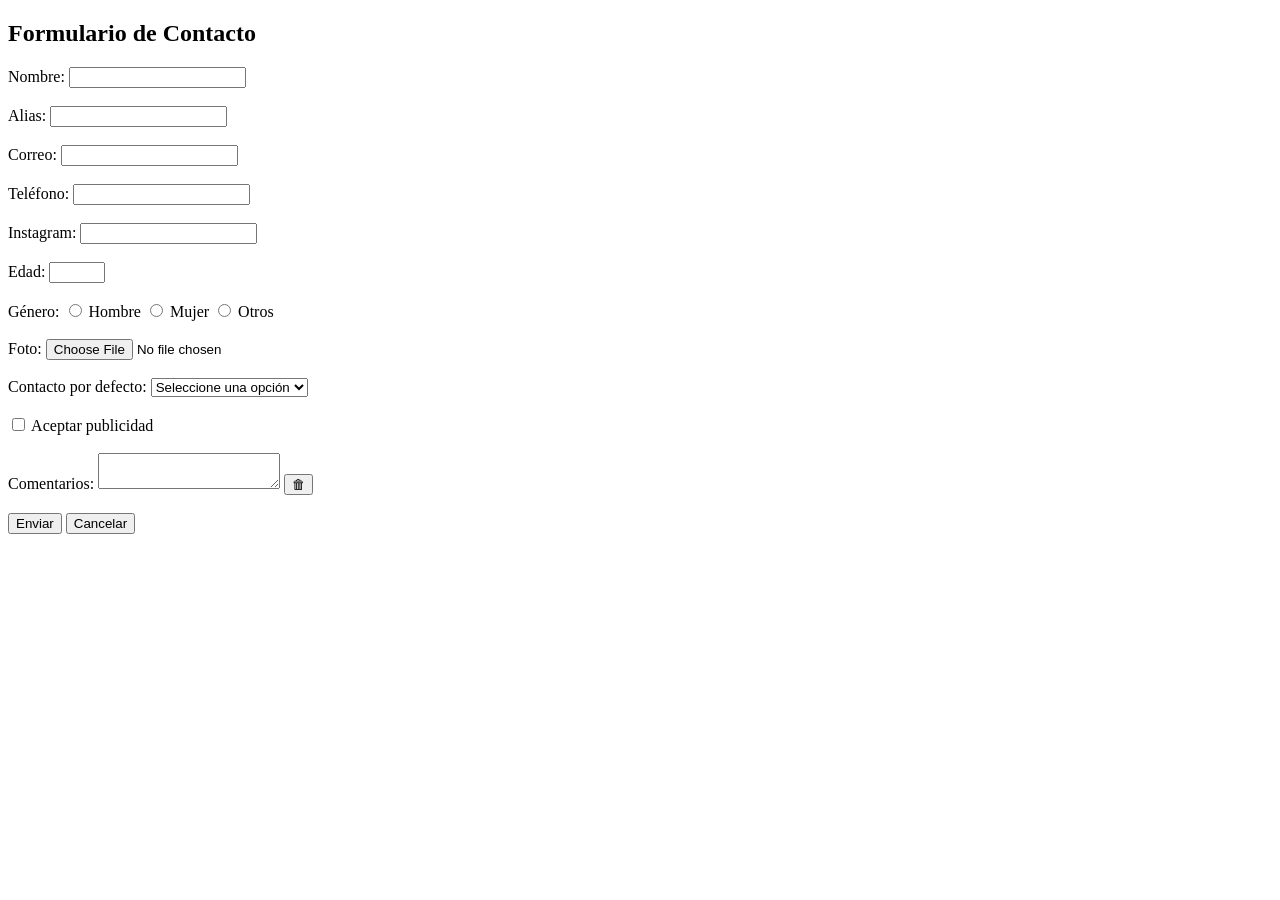
==== proyecto-zapateria/index.html @ 7caf1f33 "Primer formulario de contacto con JavaScript Formulario de contacto para el proyecto." ====
<!DOCTYPE html>
<html lang="es">
<head>
<meta charset="UTF-8">
<title>Contacto</title>
</head>
<body>

<h2>Formulario de Contacto</h2>

<form id="form">

Nombre:
<input type="text" maxlength="50" required><br><br>

Alias:
<input type="password"><br><br>

Correo:
<input type="email" id="correo"><br><br>

Teléfono:
<input type="tel" id="telefono"><br><br>

Instagram:
<input type="url" id="instagram"><br><br>

Edad:
<input type="number" min="0" max="110" required><br><br>

Género:
<input type="radio" name="genero" value="Hombre" required> Hombre
<input type="radio" name="genero" value="Mujer"> Mujer
<input type="radio" name="genero" value="Otros"> Otros
<br><br>

Foto:
<input type="file"><br><br>

Contacto por defecto:
<select id="contacto" required>
<option value="">Seleccione una opción</option>
</select><br><br>

<input type="checkbox" required> Aceptar publicidad<br><br>

Comentarios:
<textarea id="comentarios" maxlength="1000"></textarea>
<button type="button" onclick="borrar()">🗑</button>
<br><br>

<input type="hidden" id="hora">

<input type="submit" value="Enviar">
<input type="reset" value="Cancelar">

</form>

<script src="script.js"></script>

</body>
</html>
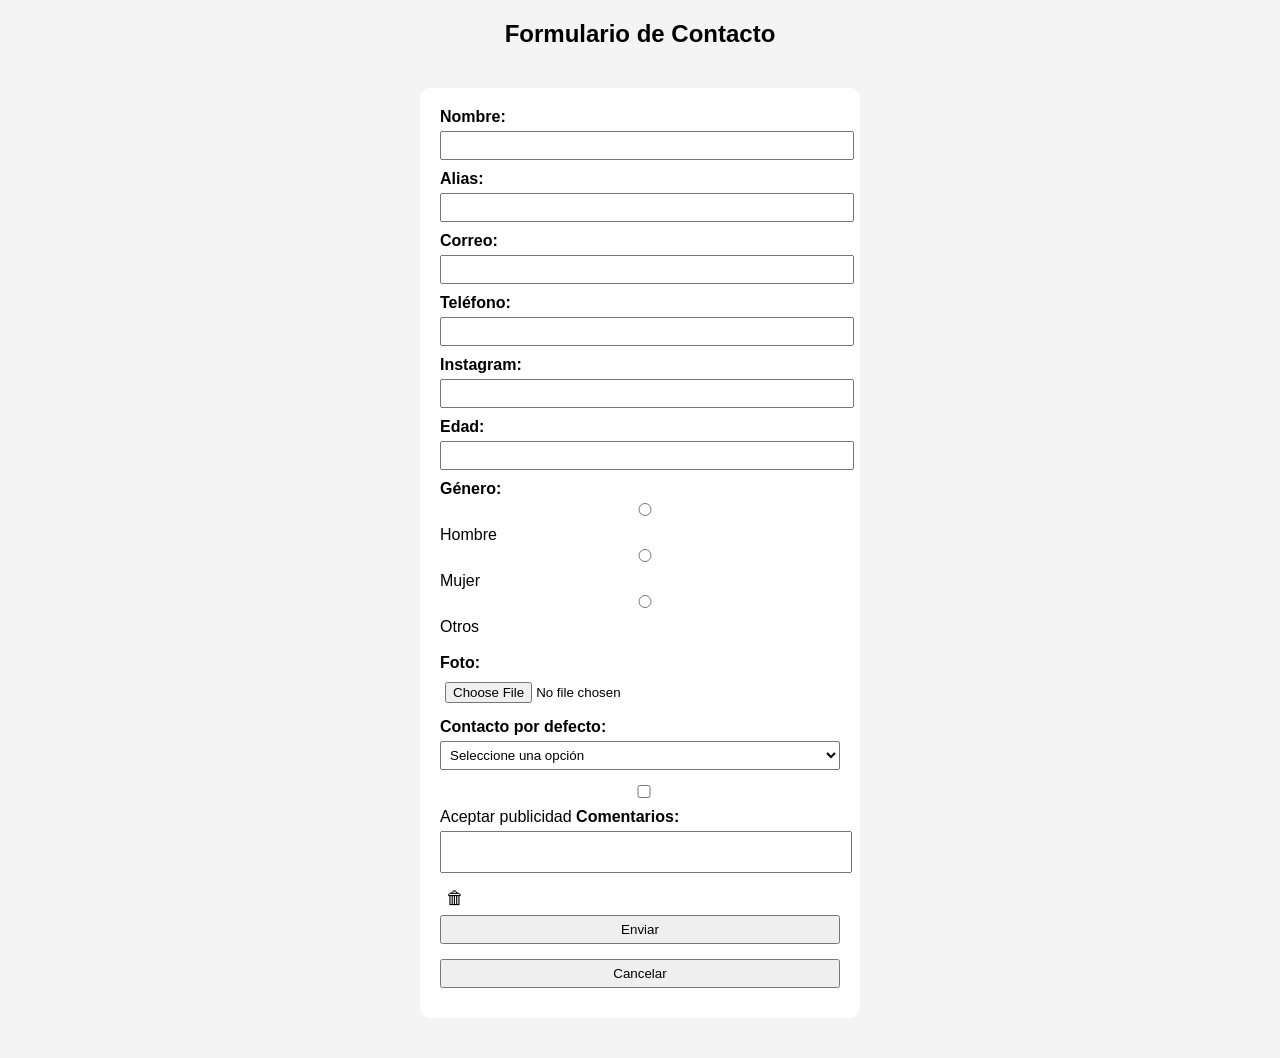
==== commit 30c51346: "Mejora de diseño del formulario con CSS" ====
--- a/proyecto-zapateria/index.html
+++ b/proyecto-zapateria/index.html
@@ -3,6 +3,55 @@
 <head>
 <meta charset="UTF-8">
 <title>Contacto</title>
+
+<style>
+body {
+    font-family: Arial;
+    background-color: #f4f4f4;
+}
+
+form {
+    background: white;
+    padding: 20px;
+    width: 400px;
+    margin: 40px auto;
+    border-radius: 10px;
+}
+
+h2 {
+    text-align: center;
+}
+
+label {
+    font-weight: bold;
+}
+
+input, select, textarea {
+    width: 100%;
+    padding: 5px;
+    margin-top: 5px;
+    margin-bottom: 10px;
+}
+
+textarea {
+    resize: none;
+}
+
+.botones {
+    text-align: center;
+}
+
+button {
+    cursor: pointer;
+}
+
+.papelera {
+    background: none;
+    border: none;
+    font-size: 18px;
+}
+</style>
+
 </head>
 <body>
 
@@ -10,49 +59,51 @@
 
 <form id="form">
 
-Nombre:
-<input type="text" maxlength="50" required><br><br>
+<label>Nombre:</label>
+<input type="text" maxlength="50" required>
 
-Alias:
-<input type="password"><br><br>
+<label>Alias:</label>
+<input type="password">
 
-Correo:
-<input type="email" id="correo"><br><br>
+<label>Correo:</label>
+<input type="email" id="correo">
 
-Teléfono:
-<input type="tel" id="telefono"><br><br>
+<label>Teléfono:</label>
+<input type="tel" id="telefono">
 
-Instagram:
-<input type="url" id="instagram"><br><br>
+<label>Instagram:</label>
+<input type="url" id="instagram">
 
-Edad:
-<input type="number" min="0" max="110" required><br><br>
+<label>Edad:</label>
+<input type="number" min="0" max="110" required>
 
-Género:
+<label>Género:</label><br>
 <input type="radio" name="genero" value="Hombre" required> Hombre
 <input type="radio" name="genero" value="Mujer"> Mujer
 <input type="radio" name="genero" value="Otros"> Otros
+
 <br><br>
 
-Foto:
-<input type="file"><br><br>
+<label>Foto:</label>
+<input type="file">
 
-Contacto por defecto:
+<label>Contacto por defecto:</label>
 <select id="contacto" required>
 <option value="">Seleccione una opción</option>
-</select><br><br>
+</select>
 
-<input type="checkbox" required> Aceptar publicidad<br><br>
+<input type="checkbox" required> Aceptar publicidad
 
-Comentarios:
+<label>Comentarios:</label>
 <textarea id="comentarios" maxlength="1000"></textarea>
-<button type="button" onclick="borrar()">🗑</button>
-<br><br>
+<button type="button" class="papelera" onclick="borrar()">🗑</button>
 
 <input type="hidden" id="hora">
 
-<input type="submit" value="Enviar">
-<input type="reset" value="Cancelar">
+<div class="botones">
+    <input type="submit" value="Enviar">
+    <input type="reset" value="Cancelar">
+</div>
 
 </form>
 
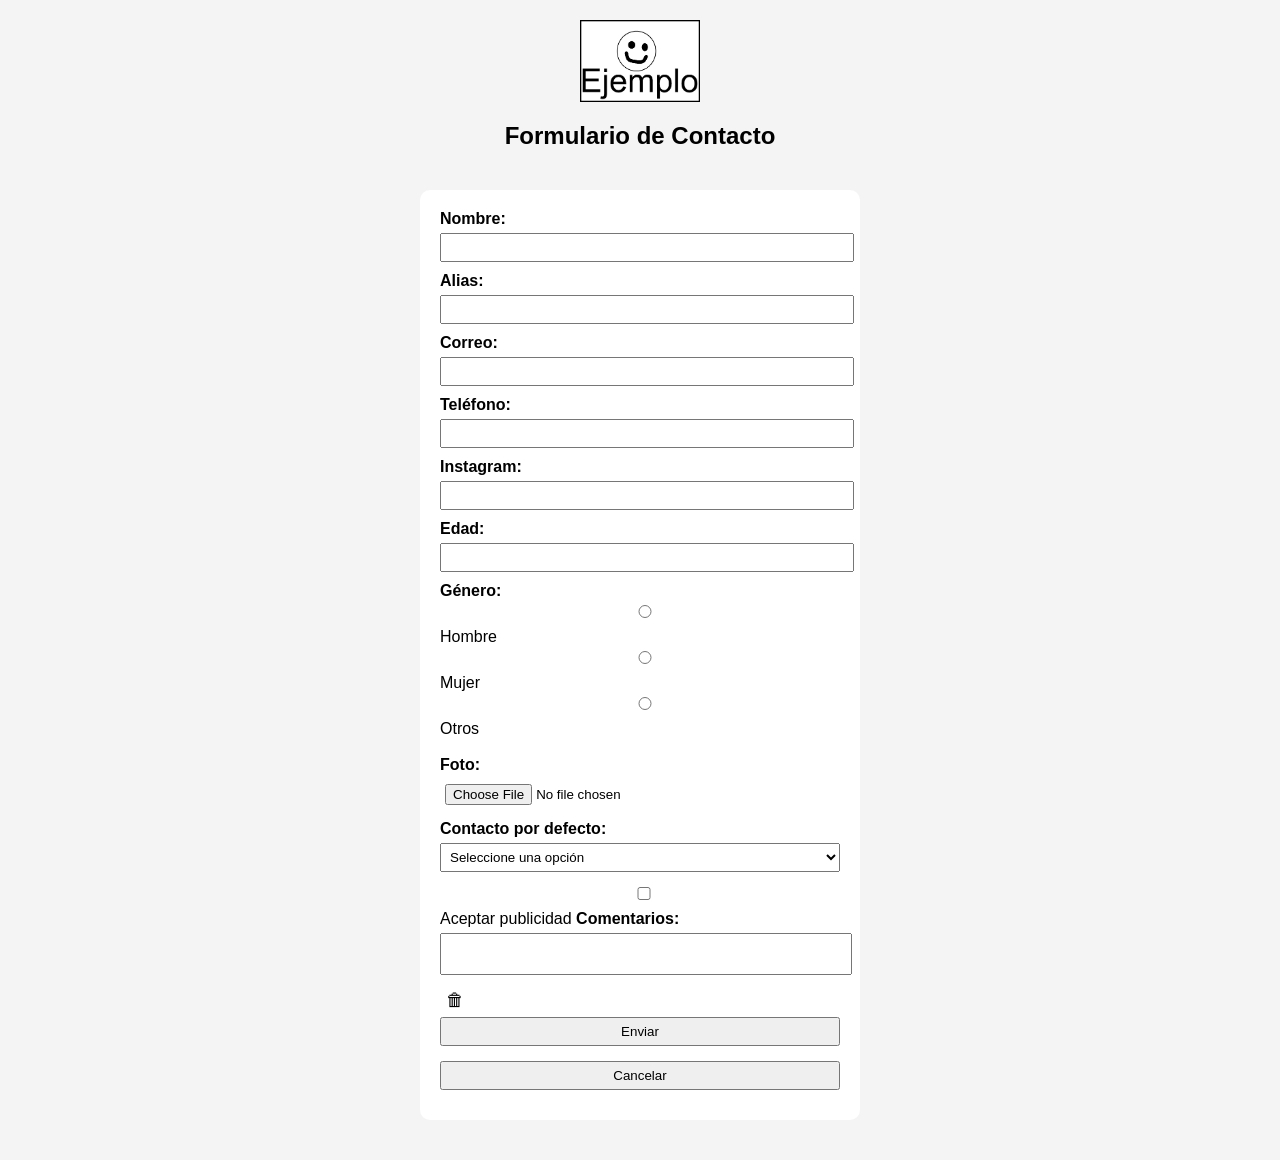
==== commit 61a092f6: "Cambios en el codigo y para poner el logo" ====
--- a/proyecto-zapateria/index.html
+++ b/proyecto-zapateria/index.html
@@ -8,6 +8,13 @@
 body {
     font-family: Arial;
     background-color: #f4f4f4;
+}
+
+/* NUEVO: estilo del logo */
+.logo {
+    display: block;
+    margin: 20px auto 10px auto;
+    width: 120px;
 }
 
 form {
@@ -54,6 +61,8 @@
 
 </head>
 <body>
+
+<img src="img/logo.png" alt="Logo" class="logo">
 
 <h2>Formulario de Contacto</h2>
 
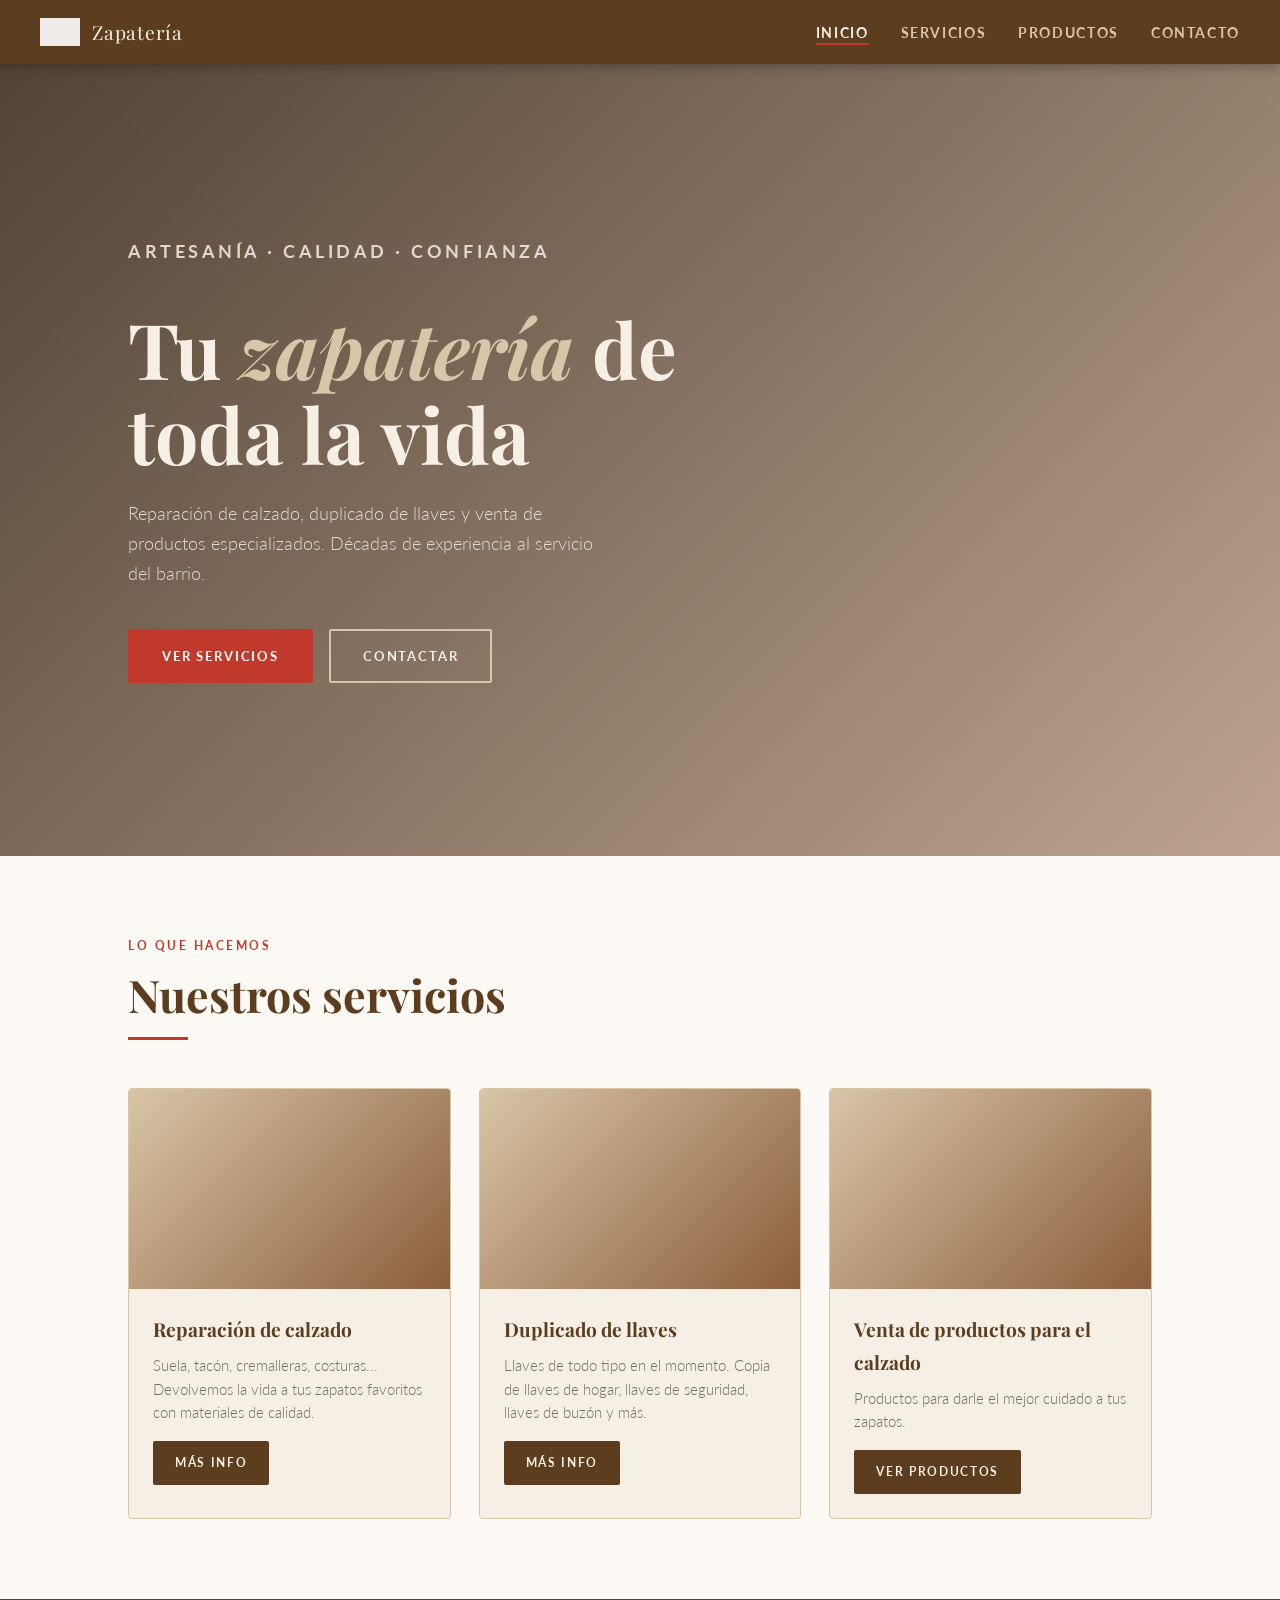
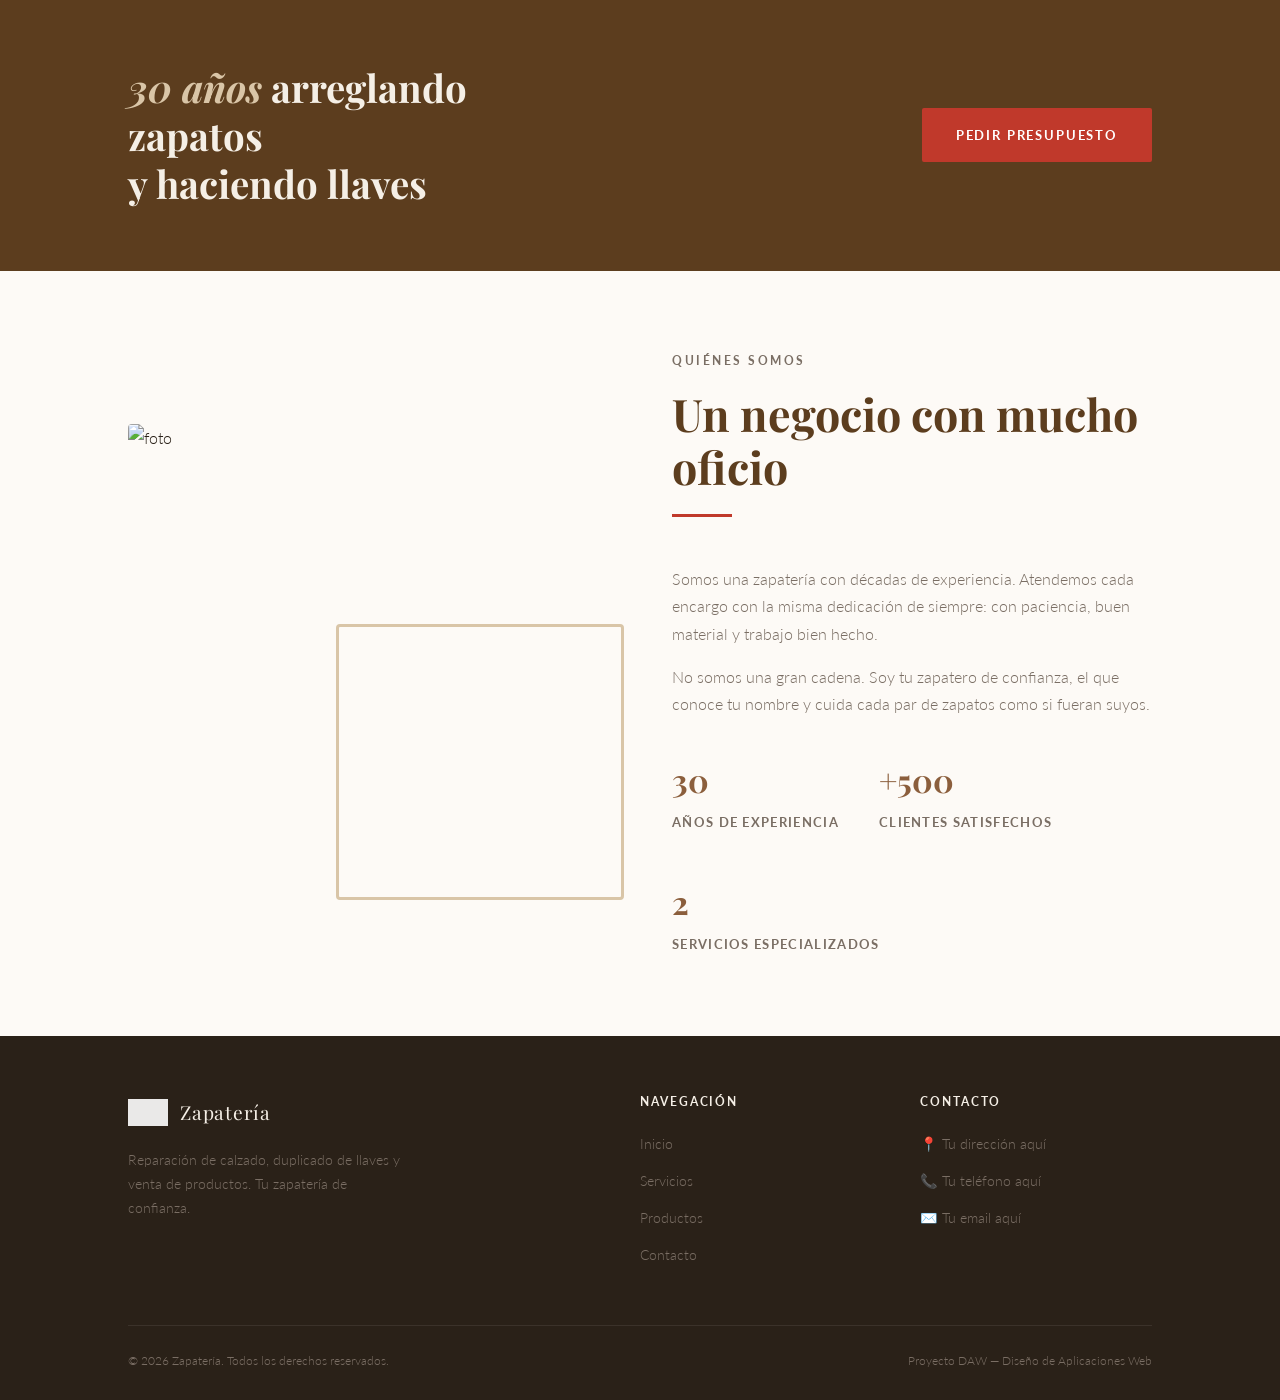
==== commit 2c558ace: "Rediseño del formulario y pagina principal. He hecho la pagina principal y he rediseñado el formular" ====
--- a/proyecto-zapateria/index.html
+++ b/proyecto-zapateria/index.html
@@ -1,122 +1,137 @@
-<!DOCTYPE html>
-<html lang="es">
-<head>
-<meta charset="UTF-8">
-<title>Contacto</title>
-
-<style>
-body {
-    font-family: Arial;
-    background-color: #f4f4f4;
-}
-
-/* NUEVO: estilo del logo */
-.logo {
-    display: block;
-    margin: 20px auto 10px auto;
-    width: 120px;
-}
-
-form {
-    background: white;
-    padding: 20px;
-    width: 400px;
-    margin: 40px auto;
-    border-radius: 10px;
-}
-
-h2 {
-    text-align: center;
-}
-
-label {
-    font-weight: bold;
-}
-
-input, select, textarea {
-    width: 100%;
-    padding: 5px;
-    margin-top: 5px;
-    margin-bottom: 10px;
-}
-
-textarea {
-    resize: none;
-}
-
-.botones {
-    text-align: center;
-}
-
-button {
-    cursor: pointer;
-}
-
-.papelera {
-    background: none;
-    border: none;
-    font-size: 18px;
-}
-</style>
-
-</head>
-<body>
-
-<img src="img/logo.png" alt="Logo" class="logo">
-
-<h2>Formulario de Contacto</h2>
-
-<form id="form">
-
-<label>Nombre:</label>
-<input type="text" maxlength="50" required>
-
-<label>Alias:</label>
-<input type="password">
-
-<label>Correo:</label>
-<input type="email" id="correo">
-
-<label>Teléfono:</label>
-<input type="tel" id="telefono">
-
-<label>Instagram:</label>
-<input type="url" id="instagram">
-
-<label>Edad:</label>
-<input type="number" min="0" max="110" required>
-
-<label>Género:</label><br>
-<input type="radio" name="genero" value="Hombre" required> Hombre
-<input type="radio" name="genero" value="Mujer"> Mujer
-<input type="radio" name="genero" value="Otros"> Otros
-
-<br><br>
-
-<label>Foto:</label>
-<input type="file">
-
-<label>Contacto por defecto:</label>
-<select id="contacto" required>
-<option value="">Seleccione una opción</option>
-</select>
-
-<input type="checkbox" required> Aceptar publicidad
-
-<label>Comentarios:</label>
-<textarea id="comentarios" maxlength="1000"></textarea>
-<button type="button" class="papelera" onclick="borrar()">🗑</button>
-
-<input type="hidden" id="hora">
-
-<div class="botones">
-    <input type="submit" value="Enviar">
-    <input type="reset" value="Cancelar">
-</div>
-
-</form>
-
-<script src="script.js"></script>
-
-</body>
-</html>+<!DOCTYPE html>
+<html lang="es">
+<head>
+  <meta charset="UTF-8">
+  <meta name="viewport" content="width=device-width, initial-scale=1.0">
+  <title>Zapatería — Inicio</title>
+  <link rel="stylesheet" href="style.css">
+</head>
+<body>
+
+<!-- NAV -->
+<nav>
+  <div class="nav-logo">
+    <img src="img/logo.png" alt="Logo">
+    <span>Zapatería</span>
+  </div>
+  <ul class="nav-links">
+    <li><a href="index.html" class="active">Inicio</a></li>
+    <li><a href="servicios.html">Servicios</a></li>
+    <li><a href="productos.html">Productos</a></li>
+    <li><a href="contacto.html">Contacto</a></li>
+  </ul>
+</nav>
+
+<section class="hero">
+  <p class="hero-tag">Artesanía · Calidad · Confianza</p>
+  <h1>Tu <em>zapatería</em> de<br>toda la vida</h1>
+  <p>Reparación de calzado, duplicado de llaves y venta de productos especializados. Décadas de experiencia al servicio del barrio.</p>
+  <div class="hero-btns">
+    <a href="servicios.html" class="btn btn-primary">Ver servicios</a>
+    <a href="contacto.html" class="btn btn-outline">Contactar</a>
+  </div>
+</section>
+
+<!-- SERVICIOS RESUMEN -->
+<section>
+  <p class="section-label">Lo que hacemos</p>
+  <h2 class="section-title">Nuestros servicios</h2>
+  <div class="divider"></div>
+  <div class="cards-grid">
+    <div class="card">
+      <div class="card-img-placeholder"></div>
+      <div class="card-body">
+        <h3>Reparación de calzado</h3>
+        <p>Suela, tacón, cremalleras, costuras... Devolvemos la vida a tus zapatos favoritos con materiales de calidad.</p>
+        <a href="servicios.html" class="btn btn-dark" style="margin-top:16px; font-size:0.75rem; padding:10px 20px;">Más info</a>
+      </div>
+    </div>
+    <div class="card">
+      <div class="card-img-placeholder"></div>
+      <div class="card-body">
+        <h3>Duplicado de llaves</h3>
+        <p>Llaves de todo tipo en el momento. Copia de llaves de hogar, llaves de seguridad, llaves de buzón y más.</p>
+        <a href="servicios.html" class="btn btn-dark" style="margin-top:16px; font-size:0.75rem; padding:10px 20px;">Más info</a>
+      </div>
+    </div>
+    <div class="card">
+      <div class="card-img-placeholder"></div>
+      <div class="card-body">
+        <h3>Venta de productos para el calzado</h3>
+        <p>Productos para darle el mejor cuidado a tus zapatos.</p>
+        <a href="productos.html" class="btn btn-dark" style="margin-top:16px; font-size:0.75rem; padding:10px 20px;">Ver productos</a>
+      </div>
+    </div>
+  </div>
+</section>
+
+<div class="strip">
+  <h2><em>30 años</em> arreglando zapatos<br>y haciendo llaves</h2>
+  <a href="contacto.html" class="btn btn-primary">Pedir presupuesto</a>
+</div>
+
+<section>
+  <div class="about-grid">
+    <div class="about-img-wrap">
+      <img src="" alt="foto">
+    </div>
+    <div class="about-text">
+      <p class="section-label">Quiénes somos</p>
+      <h2 class="section-title">Un negocio con mucho oficio</h2>
+      <div class="divider"></div>
+      <p>Somos una zapatería con décadas de experiencia. Atendemos cada encargo con la misma dedicación de siempre: con paciencia, buen material y trabajo bien hecho.</p>
+      <p>No somos una gran cadena. Soy tu zapatero de confianza, el que conoce tu nombre y cuida cada par de zapatos como si fueran suyos.</p>
+      <div class="about-stats">
+        <div class="stat">
+          <strong>30</strong>
+          <span>Años de experiencia</span>
+        </div>
+        <div class="stat">
+          <strong>+500</strong>
+          <span>Clientes satisfechos</span>
+        </div>
+        <div class="stat">
+          <strong>2</strong>
+          <span>Servicios especializados</span>
+        </div>
+      </div>
+    </div>
+  </div>
+</section>
+
+<!-- FOOTER -->
+<footer>
+  <div class="footer-grid">
+    <div class="footer-brand">
+      <div class="nav-logo">
+        <img src="img/logo.png" alt="Logo">
+        <span>Zapatería</span>
+      </div>
+      <p>Reparación de calzado, duplicado de llaves y venta de productos. Tu zapatería de confianza.</p>
+    </div>
+    <div>
+      <h4>Navegación</h4>
+      <ul>
+        <li><a href="index.html">Inicio</a></li>
+        <li><a href="servicios.html">Servicios</a></li>
+        <li><a href="productos.html">Productos</a></li>
+        <li><a href="contacto.html">Contacto</a></li>
+      </ul>
+    </div>
+    <div>
+      <h4>Contacto</h4>
+      <ul>
+        <li><a href="#">📍 Tu dirección aquí</a></li>
+        <li><a href="#">📞 Tu teléfono aquí</a></li>
+        <li><a href="#">✉️ Tu email aquí</a></li>
+      </ul>
+    </div>
+  </div>
+  <div class="footer-bottom">
+    <span>© 2026 Zapatería. Todos los derechos reservados.</span>
+    <span>Proyecto DAW — Diseño de Aplicaciones Web</span>
+  </div>
+</footer>
+
+</body>
+</html>
--- a/proyecto-zapateria/style.css
+++ b/proyecto-zapateria/style.css
@@ -0,0 +1,669 @@
+@import url('https://fonts.googleapis.com/css2?family=Playfair+Display:ital,wght@0,400;0,700;1,400&family=Lato:wght@300;400;700&display=swap');
+
+/* variables de colores */
+:root {
+  --cuero:     #8B5E3C;
+  --cuero-osc: #5C3D1E;
+  --crema:     #F5EFE6;
+  --arena:     #D9C5A7;
+  --carbon:    #2A2118;
+  --gris:      #7A6E64;
+  --blanco:    #FDFAF6;
+  --acento:    #C0392B;
+}
+
+/* resetear */
+*, *::before, *::after { box-sizing: border-box; margin: 0; padding: 0; }
+
+html { scroll-behavior: smooth; }
+
+body {
+  font-family: 'Lato', sans-serif;
+  background-color: var(--blanco);
+  color: var(--carbon);
+  font-weight: 300;
+  line-height: 1.7;
+}
+
+a { color: inherit; text-decoration: none; }
+img { max-width: 100%; display: block; }
+
+/* navbar */
+nav {
+  position: sticky;
+  top: 0;
+  z-index: 100;
+  background: var(--cuero-osc);
+  display: flex;
+  align-items: center;
+  justify-content: space-between;
+  padding: 0 40px;
+  height: 64px;
+  box-shadow: 0 2px 12px rgba(0,0,0,0.3);
+}
+
+.nav-logo {
+  display: flex;
+  align-items: center;
+  gap: 12px;
+}
+
+.nav-logo img {
+  height: 40px;
+  width: 40px;
+  object-fit: contain;
+  filter: brightness(0) invert(1);
+  opacity: 0.9;
+}
+
+.nav-logo span {
+  font-family: 'Playfair Display', serif;
+  font-size: 1.2rem;
+  color: var(--crema);
+  letter-spacing: 0.04em;
+}
+
+.nav-links {
+  display: flex;
+  gap: 32px;
+  list-style: none;
+}
+
+.nav-links a {
+  color: var(--arena);
+  font-size: 0.85rem;
+  font-weight: 700;
+  letter-spacing: 0.12em;
+  text-transform: uppercase;
+  transition: color 0.2s;
+  position: relative;
+  padding-bottom: 4px;
+}
+
+.nav-links a::after {
+  content: '';
+  position: absolute;
+  bottom: 0; left: 0;
+  width: 0; height: 2px;
+  background: var(--acento);
+  transition: width 0.25s ease;
+}
+
+.nav-links a:hover { color: var(--crema); }
+.nav-links a:hover::after, .nav-links a.active::after { width: 100%; }
+.nav-links a.active { color: var(--crema); }
+
+/* clase hero */
+.hero {
+  min-height: 88vh;
+  display: flex;
+  flex-direction: column;
+  justify-content: center;
+  align-items: flex-start;
+  padding: 80px 10vw;
+  background:
+    linear-gradient(135deg, rgba(44,26,10,0.82) 0%, rgba(139,94,60,0.55) 100%),
+    url('') center/cover no-repeat;
+  position: relative;
+  overflow: hidden;
+}
+
+.hero::before {
+  content: '';
+  position: absolute;
+  inset: 0;
+  background: repeating-linear-gradient(
+    45deg,
+    transparent,
+    transparent 40px,
+    rgba(255,255,255,0.015) 40px,
+    rgba(255,255,255,0.015) 41px
+  );
+}
+
+.hero-tag {
+  font-size: 0.75rem;
+  font-weight: 700;
+  letter-spacing: 0.2em;
+  text-transform: uppercase;
+  color: var(--arena);
+  margin-bottom: 20px;
+  opacity: 0;
+  animation: fadeUp 0.6s 0.2s forwards;
+}
+
+.hero h1 {
+  font-family: 'Playfair Display', serif;
+  font-size: clamp(2.8rem, 6vw, 5rem);
+  color: var(--crema);
+  line-height: 1.1;
+  max-width: 660px;
+  margin-bottom: 24px;
+  opacity: 0;
+  animation: fadeUp 0.7s 0.35s forwards;
+}
+
+.hero h1 em {
+  font-style: italic;
+  color: var(--arena);
+}
+
+.hero p {
+  font-size: 1.1rem;
+  color: rgba(245,239,230,0.85);
+  max-width: 480px;
+  margin-bottom: 40px;
+  opacity: 0;
+  animation: fadeUp 0.7s 0.5s forwards;
+}
+
+.hero-btns {
+  display: flex;
+  gap: 16px;
+  flex-wrap: wrap;
+  opacity: 0;
+  animation: fadeUp 0.7s 0.65s forwards;
+}
+
+@keyframes fadeUp {
+  from { opacity: 0; transform: translateY(24px); }
+  to   { opacity: 1; transform: translateY(0); }
+}
+
+/* botone*/
+.btn {
+  display: inline-block;
+  padding: 14px 32px;
+  font-family: 'Lato', sans-serif;
+  font-size: 0.82rem;
+  font-weight: 700;
+  letter-spacing: 0.14em;
+  text-transform: uppercase;
+  border-radius: 2px;
+  cursor: pointer;
+  transition: all 0.22s ease;
+  border: 2px solid transparent;
+}
+
+.btn-primary {
+  background: var(--acento);
+  color: #fff;
+  border-color: var(--acento);
+}
+.btn-primary:hover {
+  background: transparent;
+  color: var(--acento);
+}
+
+.btn-outline {
+  background: transparent;
+  color: var(--crema);
+  border-color: var(--arena);
+}
+.btn-outline:hover {
+  background: var(--crema);
+  color: var(--cuero-osc);
+  border-color: var(--crema);
+}
+
+.btn-dark {
+  background: var(--cuero-osc);
+  color: var(--crema);
+  border-color: var(--cuero-osc);
+}
+.btn-dark:hover {
+  background: transparent;
+  color: var(--cuero-osc);
+}
+
+/* seccion base */
+section { padding: 80px 10vw; }
+
+.section-label {
+  font-size: 0.72rem;
+  font-weight: 700;
+  letter-spacing: 0.22em;
+  text-transform: uppercase;
+  color: var(--acento);
+  margin-bottom: 12px;
+}
+
+.section-title {
+  font-family: 'Playfair Display', serif;
+  font-size: clamp(1.8rem, 3.5vw, 2.8rem);
+  line-height: 1.2;
+  color: var(--cuero-osc);
+  margin-bottom: 16px;
+}
+
+.section-sub {
+  font-size: 1rem;
+  color: var(--gris);
+  max-width: 520px;
+  margin-bottom: 52px;
+}
+
+/* cards */
+.cards-grid {
+  display: grid;
+  grid-template-columns: repeat(auto-fit, minmax(260px, 1fr));
+  gap: 28px;
+}
+
+.card {
+  background: var(--crema);
+  border-radius: 4px;
+  overflow: hidden;
+  transition: transform 0.25s, box-shadow 0.25s;
+  border: 1px solid var(--arena);
+}
+
+.card:hover {
+  transform: translateY(-6px);
+  box-shadow: 0 16px 40px rgba(92,61,30,0.15);
+}
+
+.card-img {
+  width: 100%;
+  height: 200px;
+  object-fit: cover;
+}
+
+.card-img-placeholder {
+  width: 100%;
+  height: 200px;
+  background: linear-gradient(135deg, var(--arena), var(--cuero));
+  display: flex;
+  align-items: center;
+  justify-content: center;
+  font-size: 3rem;
+}
+
+.card-body { padding: 24px; }
+
+.card-body h3 {
+  font-family: 'Playfair Display', serif;
+  font-size: 1.2rem;
+  color: var(--cuero-osc);
+  margin-bottom: 8px;
+}
+
+.card-body p {
+  font-size: 0.92rem;
+  color: var(--gris);
+  line-height: 1.6;
+}
+
+.card-price {
+  display: inline-block;
+  margin-top: 14px;
+  font-weight: 700;
+  font-size: 1.05rem;
+  color: var(--cuero);
+}
+
+/* dividor*/
+.divider {
+  width: 60px;
+  height: 3px;
+  background: var(--acento);
+  margin: 16px 0 48px 0;
+}
+
+/* banner */
+.strip {
+  background: var(--cuero-osc);
+  color: var(--crema);
+  padding: 64px 10vw;
+  display: flex;
+  align-items: center;
+  justify-content: space-between;
+  gap: 32px;
+  flex-wrap: wrap;
+}
+
+.strip h2 {
+  font-family: 'Playfair Display', serif;
+  font-size: clamp(1.6rem, 3vw, 2.4rem);
+  max-width: 480px;
+  line-height: 1.25;
+}
+
+.strip h2 em { font-style: italic; color: var(--arena); }
+
+/* sobre secciones */
+.about-grid {
+  display: grid;
+  grid-template-columns: 1fr 1fr;
+  gap: 64px;
+  align-items: center;
+}
+
+.about-img-wrap {
+  position: relative;
+}
+
+.about-img-wrap img {
+  width: 100%;
+  height: 460px;
+  object-fit: cover;
+  border-radius: 4px;
+}
+
+.about-img-wrap::after {
+  content: '';
+  position: absolute;
+  bottom: -16px; right: -16px;
+  width: 60%;
+  height: 60%;
+  border: 3px solid var(--arena);
+  border-radius: 4px;
+  z-index: -1;
+}
+
+.about-text .section-title { margin-bottom: 20px; }
+
+.about-text p {
+  color: var(--gris);
+  margin-bottom: 16px;
+}
+
+.about-stats {
+  display: flex;
+  gap: 40px;
+  margin-top: 36px;
+  flex-wrap: wrap;
+}
+
+.stat strong {
+  display: block;
+  font-family: 'Playfair Display', serif;
+  font-size: 2rem;
+  color: var(--cuero);
+}
+
+.stat span {
+  font-size: 0.82rem;
+  font-weight: 700;
+  letter-spacing: 0.1em;
+  text-transform: uppercase;
+  color: var(--gris);
+}
+
+/* headers */
+.page-header {
+  background: linear-gradient(135deg, var(--cuero-osc), var(--cuero));
+  padding: 72px 10vw 56px;
+  position: relative;
+  overflow: hidden;
+}
+
+.page-header::before {
+  content: '';
+  position: absolute;
+  top: -60px; right: -60px;
+  width: 320px; height: 320px;
+  border-radius: 50%;
+  background: rgba(255,255,255,0.04);
+}
+
+.page-header .section-label { color: var(--arena); }
+
+.page-header h1 {
+  font-family: 'Playfair Display', serif;
+  font-size: clamp(2rem, 4vw, 3.2rem);
+  color: var(--crema);
+  margin-bottom: 14px;
+}
+
+.page-header p {
+  color: rgba(245,239,230,0.8);
+  max-width: 520px;
+  font-size: 1rem;
+}
+
+/* breadcrumb*/
+.breadcrumb {
+  background: var(--crema);
+  padding: 12px 10vw;
+  font-size: 0.8rem;
+  color: var(--gris);
+  border-bottom: 1px solid var(--arena);
+}
+
+.breadcrumb a { color: var(--cuero); }
+.breadcrumb a:hover { text-decoration: underline; }
+
+/* footer */
+footer {
+  background: var(--carbon);
+  color: var(--arena);
+  padding: 56px 10vw 28px;
+}
+
+.footer-grid {
+  display: grid;
+  grid-template-columns: 2fr 1fr 1fr;
+  gap: 48px;
+  margin-bottom: 48px;
+}
+
+.footer-brand .nav-logo { margin-bottom: 16px; }
+.footer-brand p { font-size: 0.88rem; color: var(--gris); max-width: 280px; }
+
+footer h4 {
+  font-size: 0.75rem;
+  font-weight: 700;
+  letter-spacing: 0.16em;
+  text-transform: uppercase;
+  color: var(--crema);
+  margin-bottom: 16px;
+}
+
+footer ul { list-style: none; }
+footer ul li { margin-bottom: 10px; }
+footer ul a {
+  font-size: 0.88rem;
+  color: var(--gris);
+  transition: color 0.2s;
+}
+footer ul a:hover { color: var(--crema); }
+
+.footer-bottom {
+  border-top: 1px solid rgba(255,255,255,0.08);
+  padding-top: 24px;
+  font-size: 0.78rem;
+  color: var(--gris);
+  display: flex;
+  justify-content: space-between;
+  flex-wrap: wrap;
+  gap: 8px;
+}
+
+/* formulario contacto*/
+.contact-grid {
+  display: grid;
+  grid-template-columns: 1fr 1.6fr;
+  gap: 64px;
+  align-items: start;
+}
+
+.contact-info h3 {
+  font-family: 'Playfair Display', serif;
+  font-size: 1.5rem;
+  color: var(--cuero-osc);
+  margin-bottom: 20px;
+}
+
+.contact-info p { color: var(--gris); font-size: 0.95rem; margin-bottom: 32px; }
+
+.info-item {
+  display: flex;
+  align-items: flex-start;
+  gap: 14px;
+  margin-bottom: 20px;
+}
+
+.info-icon {
+  width: 40px; height: 40px;
+  background: var(--cuero);
+  color: #fff;
+  border-radius: 50%;
+  display: flex; align-items: center; justify-content: center;
+  font-size: 1rem;
+  flex-shrink: 0;
+}
+
+.info-item strong { display: block; font-size: 0.78rem; letter-spacing: 0.1em; text-transform: uppercase; color: var(--cuero-osc); }
+.info-item span { font-size: 0.92rem; color: var(--gris); }
+
+/* estilos formulario */
+.form-card {
+  background: var(--crema);
+  border: 1px solid var(--arena);
+  border-radius: 4px;
+  padding: 40px;
+}
+
+.form-card label {
+  display: block;
+  font-size: 0.78rem;
+  font-weight: 700;
+  letter-spacing: 0.1em;
+  text-transform: uppercase;
+  color: var(--cuero-osc);
+  margin-bottom: 6px;
+  margin-top: 18px;
+}
+
+.form-card label:first-child { margin-top: 0; }
+
+.form-card input[type="text"],
+.form-card input[type="email"],
+.form-card input[type="tel"],
+.form-card input[type="url"],
+.form-card input[type="number"],
+.form-card input[type="password"],
+.form-card select,
+.form-card textarea {
+  width: 100%;
+  padding: 10px 14px;
+  border: 1px solid var(--arena);
+  border-radius: 2px;
+  background: var(--blanco);
+  font-family: 'Lato', sans-serif;
+  font-size: 0.95rem;
+  color: var(--carbon);
+  transition: border-color 0.2s;
+  margin-top: 0;
+  margin-bottom: 0;
+}
+
+.form-card input:focus,
+.form-card select:focus,
+.form-card textarea:focus {
+  outline: none;
+  border-color: var(--cuero);
+}
+
+.form-card .radio-group {
+  display: flex; gap: 20px; margin-top: 8px; flex-wrap: wrap;
+}
+
+.form-card .radio-group label {
+  font-size: 0.9rem;
+  font-weight: 400;
+  text-transform: none;
+  letter-spacing: 0;
+  color: var(--carbon);
+  display: flex; align-items: center; gap: 6px;
+  margin: 0; cursor: pointer;
+}
+
+.form-card .checkbox-row {
+  display: flex; align-items: center; gap: 10px;
+  margin: 18px 0; font-size: 0.9rem; color: var(--gris);
+}
+
+.form-card textarea { resize: vertical; min-height: 120px; }
+
+.form-card .form-btns {
+  display: flex; gap: 12px; margin-top: 28px; justify-content: flex-end;
+}
+
+.trash-btn {
+  background: none; border: none; font-size: 1.1rem;
+  cursor: pointer; color: var(--gris);
+  float: right; transition: color 0.2s;
+}
+.trash-btn:hover { color: var(--acento); }
+
+/* servicios */
+.tabs {
+  display: flex;
+  gap: 4px;
+  margin-bottom: 40px;
+  border-bottom: 2px solid var(--arena);
+  flex-wrap: wrap;
+}
+
+.tab-btn {
+  padding: 12px 24px;
+  background: none;
+  border: none;
+  font-family: 'Lato', sans-serif;
+  font-size: 0.82rem;
+  font-weight: 700;
+  letter-spacing: 0.12em;
+  text-transform: uppercase;
+  color: var(--gris);
+  cursor: pointer;
+  border-bottom: 3px solid transparent;
+  margin-bottom: -2px;
+  transition: all 0.2s;
+}
+
+.tab-btn:hover { color: var(--cuero); }
+.tab-btn.active { color: var(--cuero-osc); border-bottom-color: var(--acento); }
+
+.tab-panel { display: none; }
+.tab-panel.active { display: block; }
+
+/* tabla precios */
+.price-table {
+  width: 100%;
+  border-collapse: collapse;
+  margin-top: 24px;
+  font-size: 0.95rem;
+}
+
+.price-table th {
+  background: var(--cuero-osc);
+  color: var(--crema);
+  padding: 14px 18px;
+  text-align: left;
+  font-size: 0.75rem;
+  letter-spacing: 0.12em;
+  text-transform: uppercase;
+}
+
+.price-table td {
+  padding: 13px 18px;
+  border-bottom: 1px solid var(--arena);
+  color: var(--carbon);
+}
+
+.price-table tr:nth-child(even) td { background: var(--crema); }
+.price-table tr:hover td { background: rgba(139,94,60,0.08); }
+
+/* responsive */
+@media (max-width: 768px) {
+  nav { padding: 0 20px; }
+  .nav-links { gap: 18px; }
+  .nav-links a { font-size: 0.75rem; }
+  section { padding: 60px 6vw; }
+  .about-grid, .contact-grid, .footer-grid { grid-template-columns: 1fr; }
+  .about-img-wrap::after { display: none; }
+  .strip { flex-direction: column; }
+  .hero { padding: 60px 6vw; }
+}
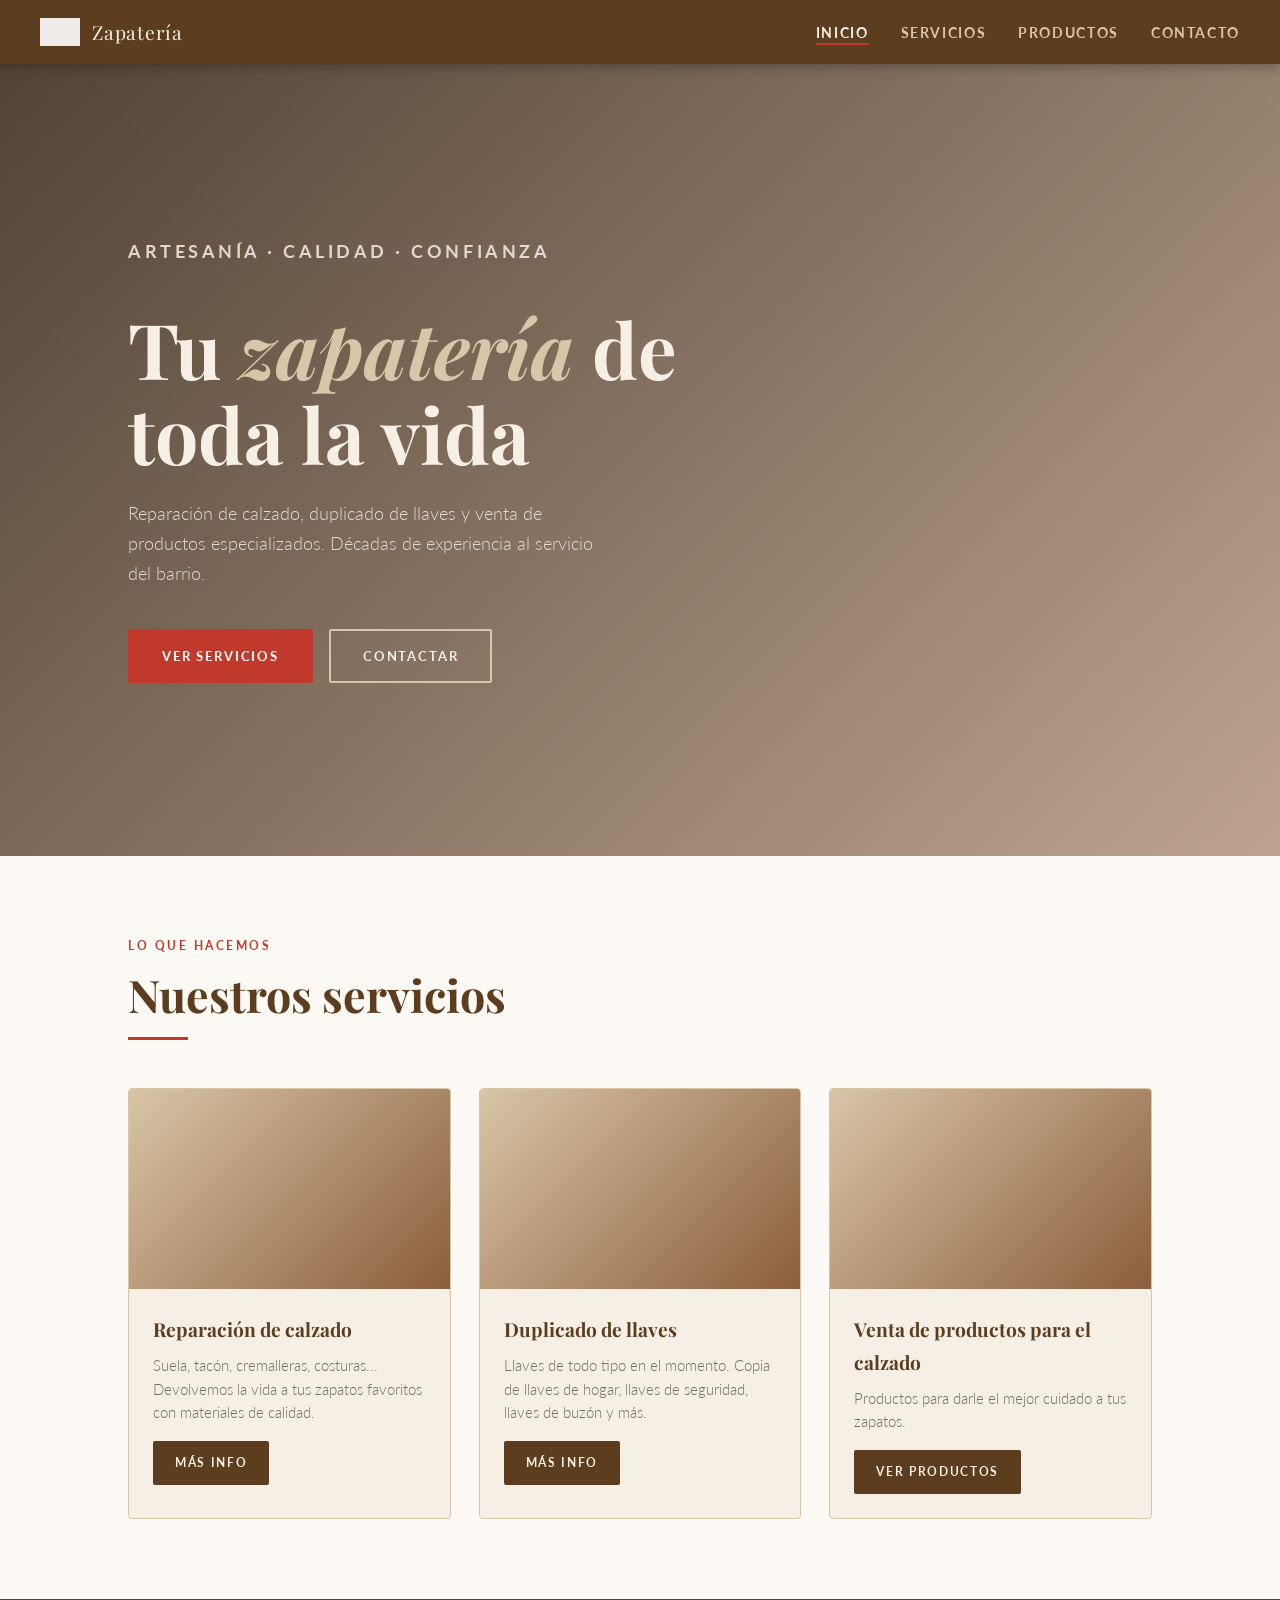
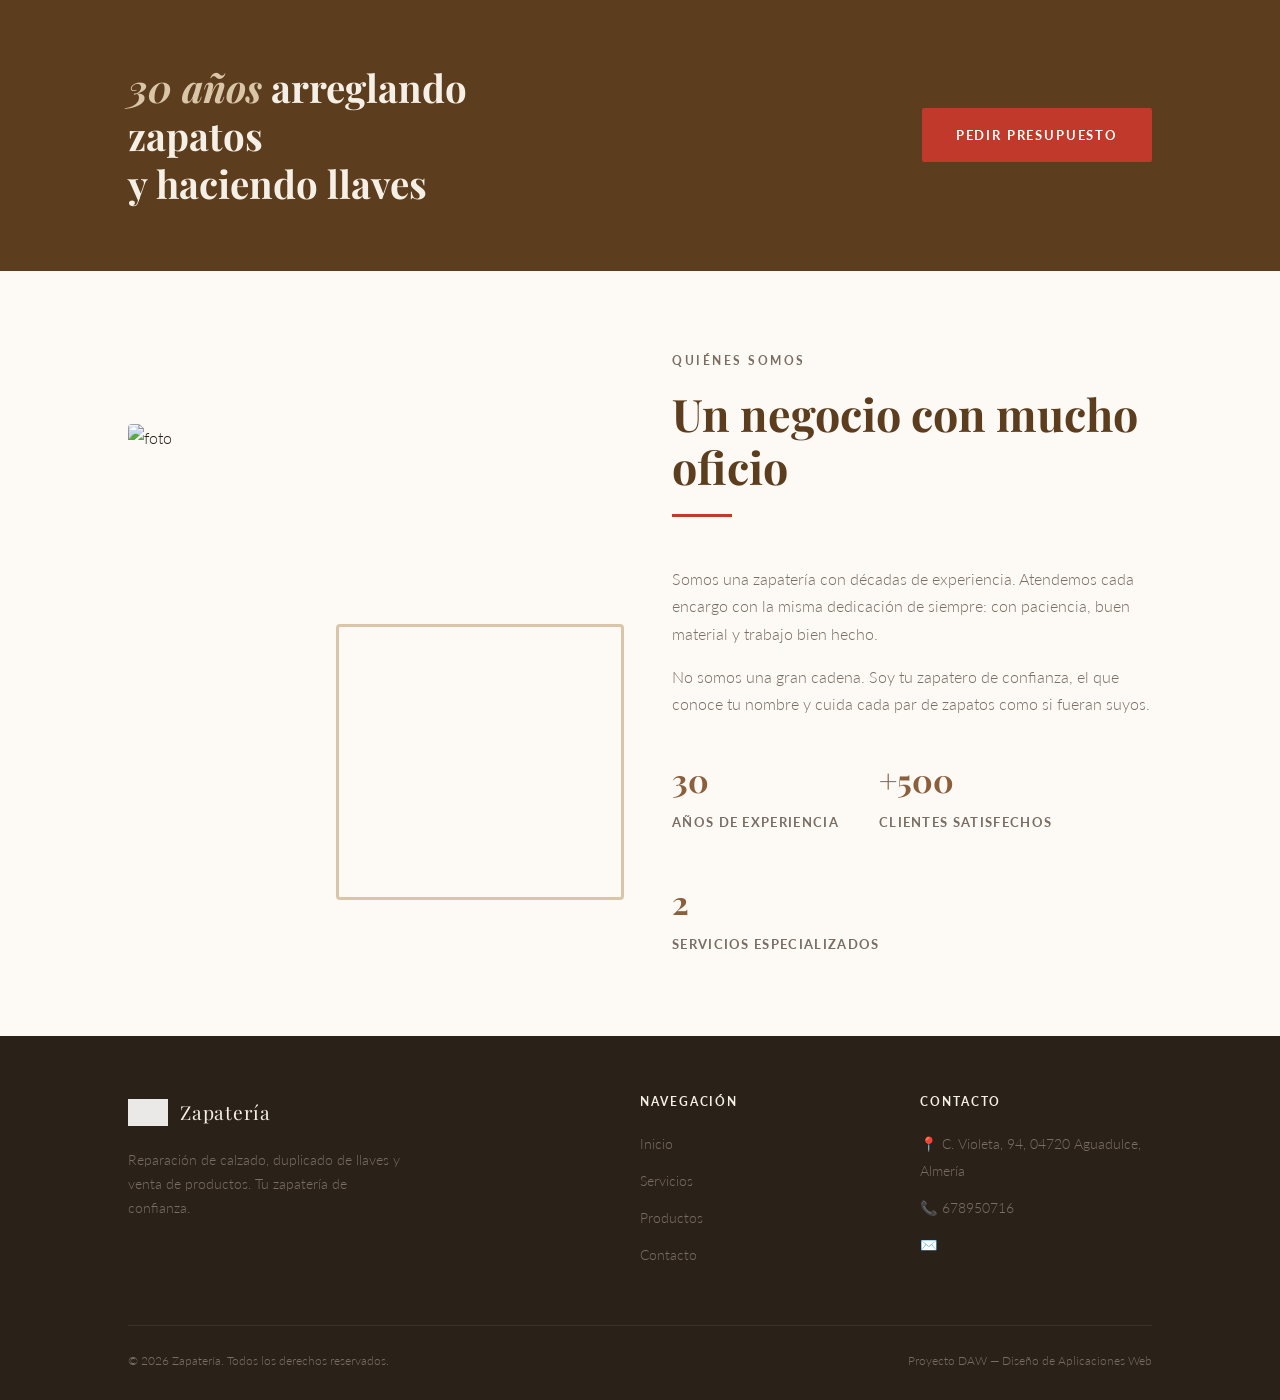
==== commit 12c1338d: "Añado pagina de productos y servicios y actualizo He añadido pagina de productos y otra de servicios" ====
--- a/proyecto-zapateria/index.html
+++ b/proyecto-zapateria/index.html
@@ -121,9 +121,9 @@
     <div>
       <h4>Contacto</h4>
       <ul>
-        <li><a href="#">📍 Tu dirección aquí</a></li>
-        <li><a href="#">📞 Tu teléfono aquí</a></li>
-        <li><a href="#">✉️ Tu email aquí</a></li>
+        <li><a href="#">📍 C. Violeta, 94, 04720 Aguadulce, Almería</a></li>
+        <li><a href="#">📞 678950716</a></li>
+        <li><a href="#">✉️ </a></li>
       </ul>
     </div>
   </div>
